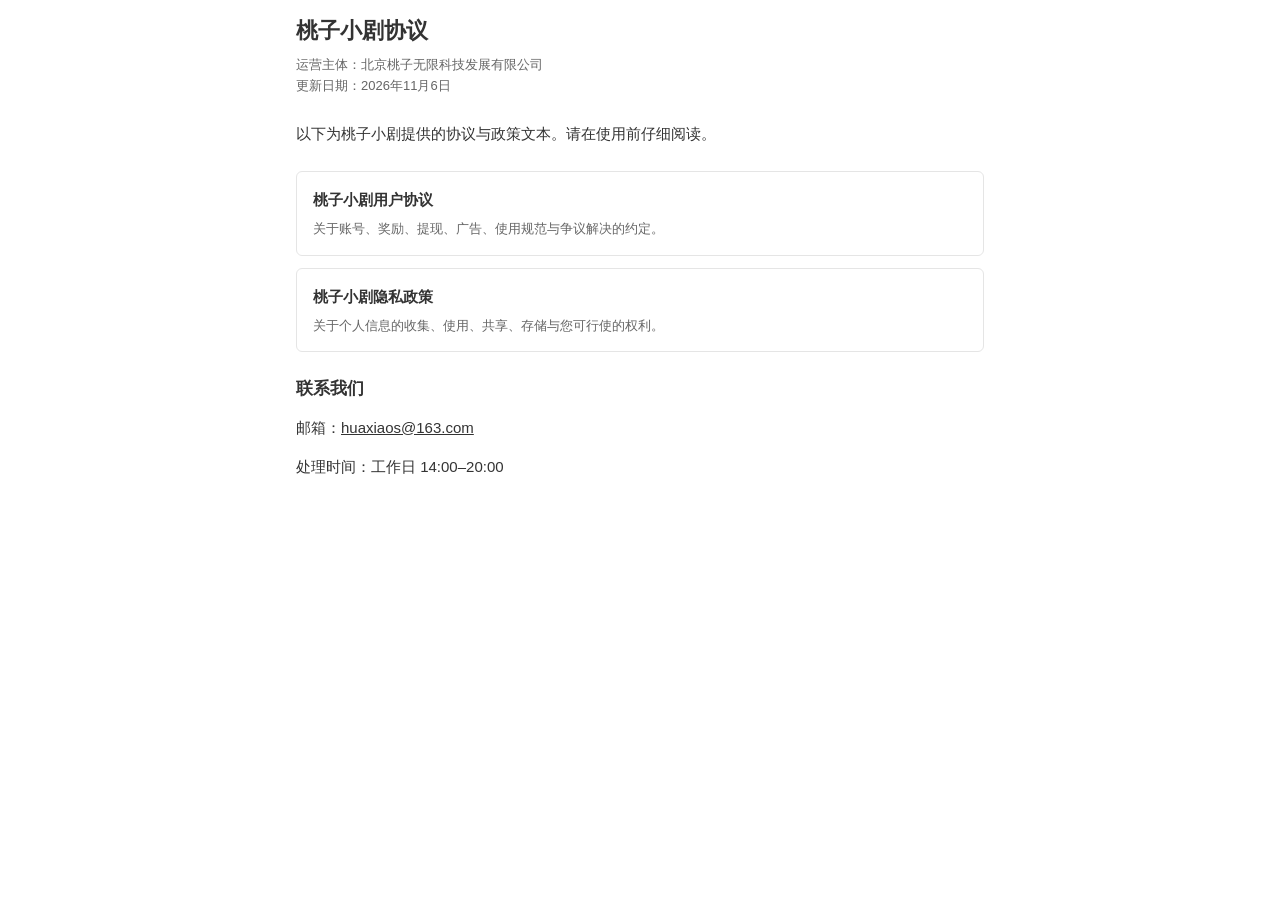
==== taozi/agree/index.html @ f705e412 "taozi/agree: 参照 manniu nuomi 样式重写协议页，更新公司全称 - agree.css 参考 manniu nuomi/doc.css 重写，适配 PC 与移动端 - user" ====
<!doctype html>
<html lang="zh-CN">
  <head>
    <meta charset="UTF-8" />
    <meta
      name="viewport"
      content="width=device-width, initial-scale=1.0, maximum-scale=1.0, minimum-scale=1.0, user-scalable=no, viewport-fit=cover"
    />
    <meta name="format-detection" content="telephone=no, email=no, address=no" />
    <meta name="apple-mobile-web-app-capable" content="yes" />
    <meta name="description" content="桃子小剧协议目录" />
    <title>桃子小剧协议</title>
    <link rel="stylesheet" href="agree.css" />
  </head>
  <body>
    <article class="page">
      <header class="doc-header">
        <h1>桃子小剧协议</h1>
        <p class="doc-meta">
          运营主体：北京桃子无限科技发展有限公司<br />
          更新日期：2026年11月6日
        </p>
      </header>

      <div class="intro">
        <p>以下为桃子小剧提供的协议与政策文本。请在使用前仔细阅读。</p>
      </div>

      <section>
        <ul class="index-list">
          <li>
            <a href="user.html">桃子小剧用户协议</a>
            <p>关于账号、奖励、提现、广告、使用规范与争议解决的约定。</p>
          </li>
          <li>
            <a href="privacy.html">桃子小剧隐私政策</a>
            <p>关于个人信息的收集、使用、共享、存储与您可行使的权利。</p>
          </li>
        </ul>
      </section>

      <section>
        <h2>联系我们</h2>
        <div class="contact">
          <p>邮箱：<a href="mailto:huaxiaos@163.com">huaxiaos@163.com</a></p>
          <p>处理时间：工作日 14:00–20:00</p>
        </div>
      </section>
    </article>
  </body>
</html>
---- taozi/agree/agree.css ----
* {
  box-sizing: border-box;
}

html {
  -webkit-text-size-adjust: 100%;
  text-size-adjust: 100%;
}

body {
  margin: 0;
  background: #fff;
  color: #333;
  font-family: -apple-system, BlinkMacSystemFont, "PingFang SC",
    "Hiragino Sans GB", "Microsoft YaHei", "Noto Sans SC", Arial, sans-serif;
  font-size: 15px;
  line-height: 1.8;
  word-break: break-word;
}

.page {
  max-width: 720px;
  margin: 0 auto;
  padding:
    max(16px, env(safe-area-inset-top))
    max(16px, env(safe-area-inset-right))
    max(32px, env(safe-area-inset-bottom))
    max(16px, env(safe-area-inset-left));
}

.doc-header {
  margin-bottom: 24px;
}

.doc-header h1 {
  margin: 0 0 8px;
  font-size: 22px;
  line-height: 1.4;
  font-weight: 700;
}

.doc-meta {
  margin: 0;
  color: #666;
  font-size: 13px;
  line-height: 1.6;
}

.intro,
.notice,
section,
.sdk-item,
.contact {
  margin-bottom: 24px;
}

.intro p:last-child,
.notice p:last-child,
.contact p:last-child {
  margin-bottom: 0;
}

h2 {
  margin: 0 0 12px;
  font-size: 17px;
  line-height: 1.5;
  font-weight: 700;
}

h3 {
  margin: 16px 0 8px;
  font-size: 15px;
  line-height: 1.5;
  font-weight: 600;
}

p {
  margin: 0 0 12px;
}

ol,
ul {
  margin: 0 0 12px;
  padding-left: 1.4em;
}

li {
  margin-bottom: 6px;
}

li:last-child {
  margin-bottom: 0;
}

.sdk-item p {
  margin: 0 0 6px;
}

.sdk-item p:last-child {
  margin-bottom: 0;
}

a {
  color: #333;
  text-decoration: underline;
}

.index-list {
  list-style: none;
  margin: 0;
  padding: 0;
}

.index-list li {
  margin-bottom: 12px;
  padding: 14px 16px;
  border: 1px solid #e5e5e5;
  border-radius: 6px;
}

.index-list li a {
  color: #333;
  text-decoration: none;
  font-weight: 600;
}

.index-list li p {
  margin: 4px 0 0;
  color: #666;
  font-size: 13px;
}

@media (max-width: 480px) {
  body {
    font-size: 14px;
  }

  .page {
    padding:
      max(12px, env(safe-area-inset-top))
      max(12px, env(safe-area-inset-right))
      max(28px, env(safe-area-inset-bottom))
      max(12px, env(safe-area-inset-left));
  }

  .doc-header h1 {
    font-size: 20px;
  }

  h2 {
    font-size: 16px;
  }

  h3 {
    font-size: 14px;
  }
}
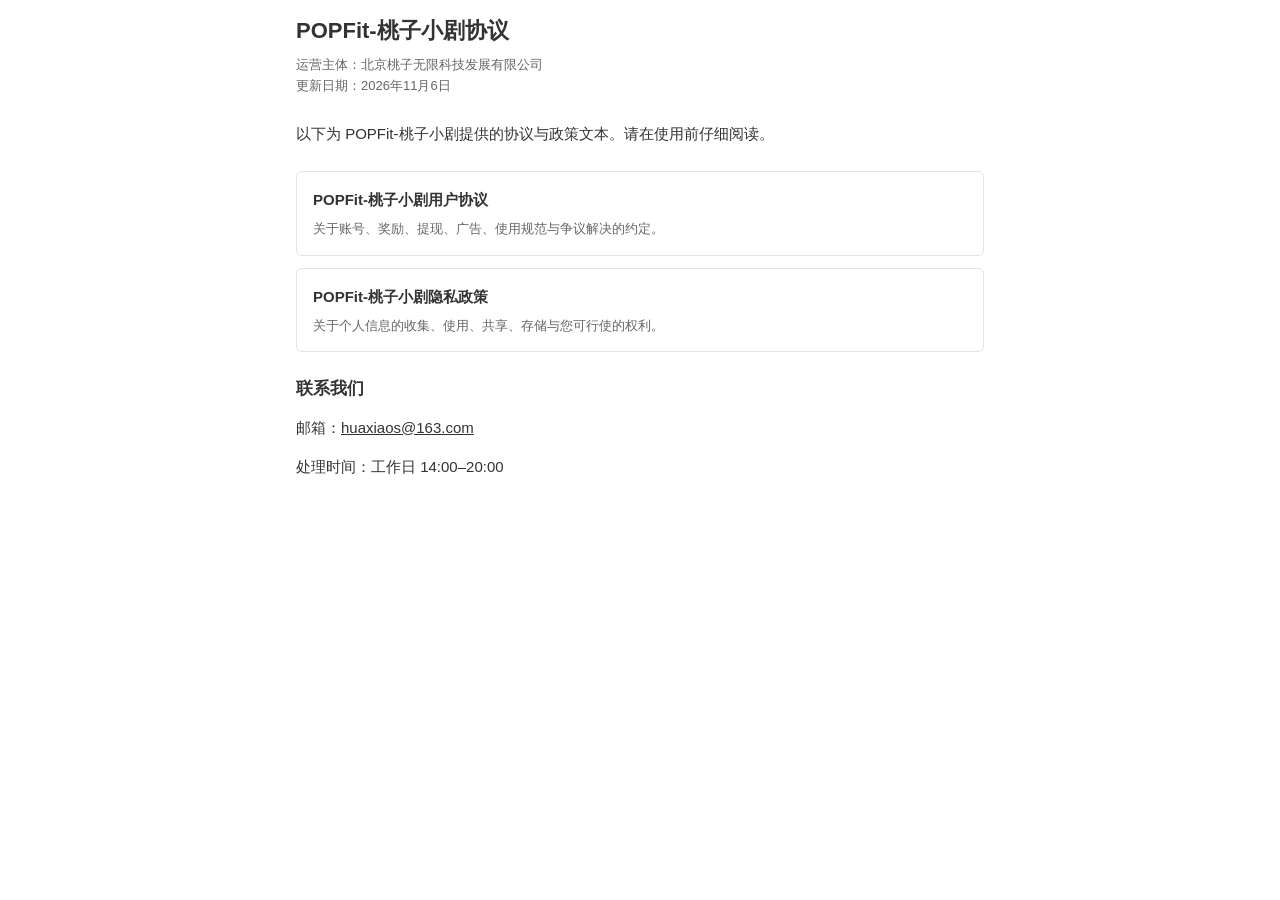
==== commit e3041bb8: "协议页应用名改为 POPFit-桃子小剧 用户协议、隐私政策、入口页中的桃子小剧统一改成 POPFit-桃子小剧。  Co-Authored-By: Claude Code <noreply@anth" ====
--- a/taozi/agree/index.html
+++ b/taozi/agree/index.html
@@ -8,14 +8,14 @@
     />
     <meta name="format-detection" content="telephone=no, email=no, address=no" />
     <meta name="apple-mobile-web-app-capable" content="yes" />
-    <meta name="description" content="桃子小剧协议目录" />
-    <title>桃子小剧协议</title>
+    <meta name="description" content="POPFit-桃子小剧协议目录" />
+    <title>POPFit-桃子小剧协议</title>
     <link rel="stylesheet" href="agree.css" />
   </head>
   <body>
     <article class="page">
       <header class="doc-header">
-        <h1>桃子小剧协议</h1>
+        <h1>POPFit-桃子小剧协议</h1>
         <p class="doc-meta">
           运营主体：北京桃子无限科技发展有限公司<br />
           更新日期：2026年11月6日
@@ -23,17 +23,17 @@
       </header>
 
       <div class="intro">
-        <p>以下为桃子小剧提供的协议与政策文本。请在使用前仔细阅读。</p>
+        <p>以下为 POPFit-桃子小剧提供的协议与政策文本。请在使用前仔细阅读。</p>
       </div>
 
       <section>
         <ul class="index-list">
           <li>
-            <a href="user.html">桃子小剧用户协议</a>
+            <a href="user.html">POPFit-桃子小剧用户协议</a>
             <p>关于账号、奖励、提现、广告、使用规范与争议解决的约定。</p>
           </li>
           <li>
-            <a href="privacy.html">桃子小剧隐私政策</a>
+            <a href="privacy.html">POPFit-桃子小剧隐私政策</a>
             <p>关于个人信息的收集、使用、共享、存储与您可行使的权利。</p>
           </li>
         </ul>
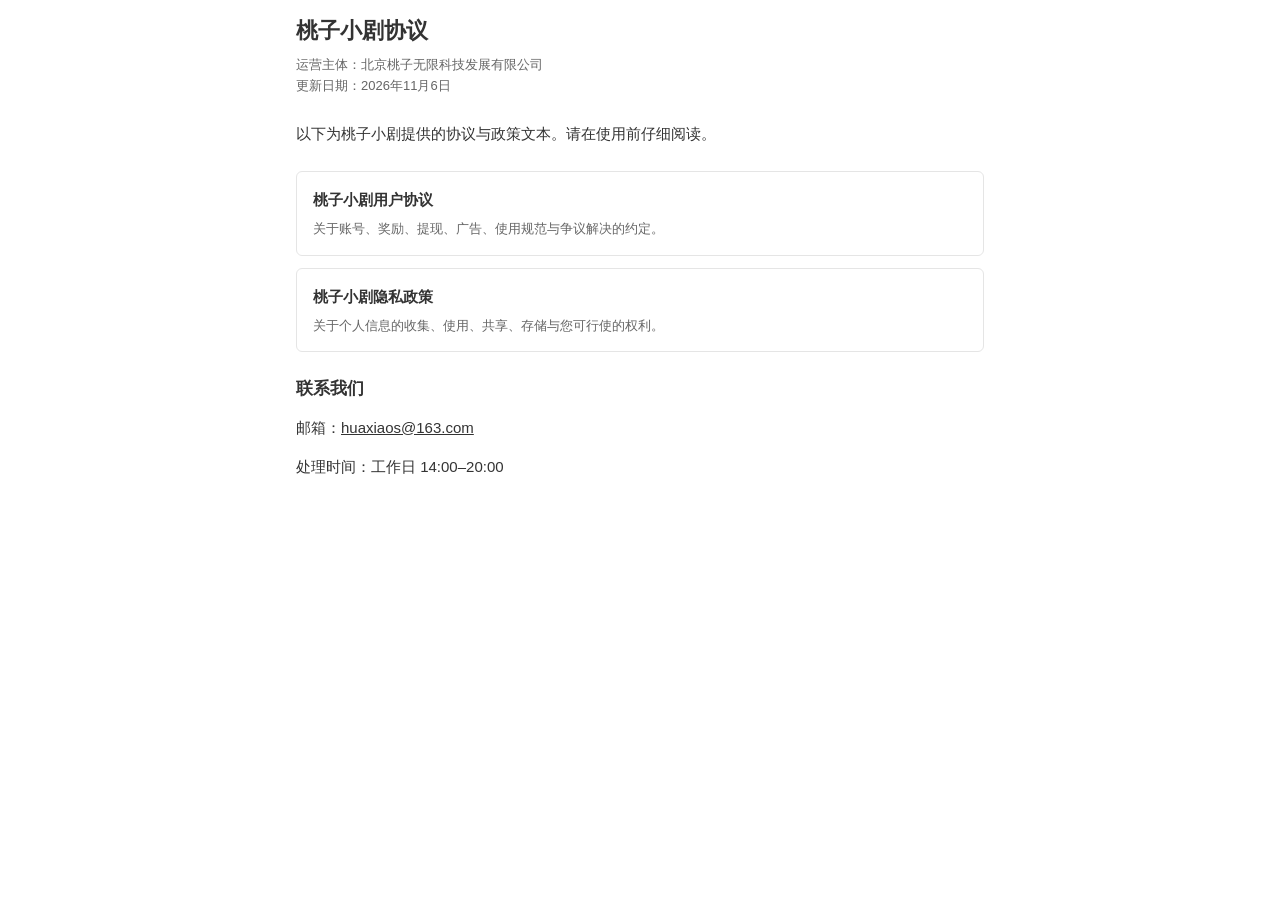
==== commit 24fd39e1: "Revert "协议页应用名改为 POPFit-桃子小剧" This reverts commit e3041bb81ecf7b9c68ce2cb90967b939a43796d4." ====
--- a/taozi/agree/index.html
+++ b/taozi/agree/index.html
@@ -8,14 +8,14 @@
     />
     <meta name="format-detection" content="telephone=no, email=no, address=no" />
     <meta name="apple-mobile-web-app-capable" content="yes" />
-    <meta name="description" content="POPFit-桃子小剧协议目录" />
-    <title>POPFit-桃子小剧协议</title>
+    <meta name="description" content="桃子小剧协议目录" />
+    <title>桃子小剧协议</title>
     <link rel="stylesheet" href="agree.css" />
   </head>
   <body>
     <article class="page">
       <header class="doc-header">
-        <h1>POPFit-桃子小剧协议</h1>
+        <h1>桃子小剧协议</h1>
         <p class="doc-meta">
           运营主体：北京桃子无限科技发展有限公司<br />
           更新日期：2026年11月6日
@@ -23,17 +23,17 @@
       </header>
 
       <div class="intro">
-        <p>以下为 POPFit-桃子小剧提供的协议与政策文本。请在使用前仔细阅读。</p>
+        <p>以下为桃子小剧提供的协议与政策文本。请在使用前仔细阅读。</p>
       </div>
 
       <section>
         <ul class="index-list">
           <li>
-            <a href="user.html">POPFit-桃子小剧用户协议</a>
+            <a href="user.html">桃子小剧用户协议</a>
             <p>关于账号、奖励、提现、广告、使用规范与争议解决的约定。</p>
           </li>
           <li>
-            <a href="privacy.html">POPFit-桃子小剧隐私政策</a>
+            <a href="privacy.html">桃子小剧隐私政策</a>
             <p>关于个人信息的收集、使用、共享、存储与您可行使的权利。</p>
           </li>
         </ul>
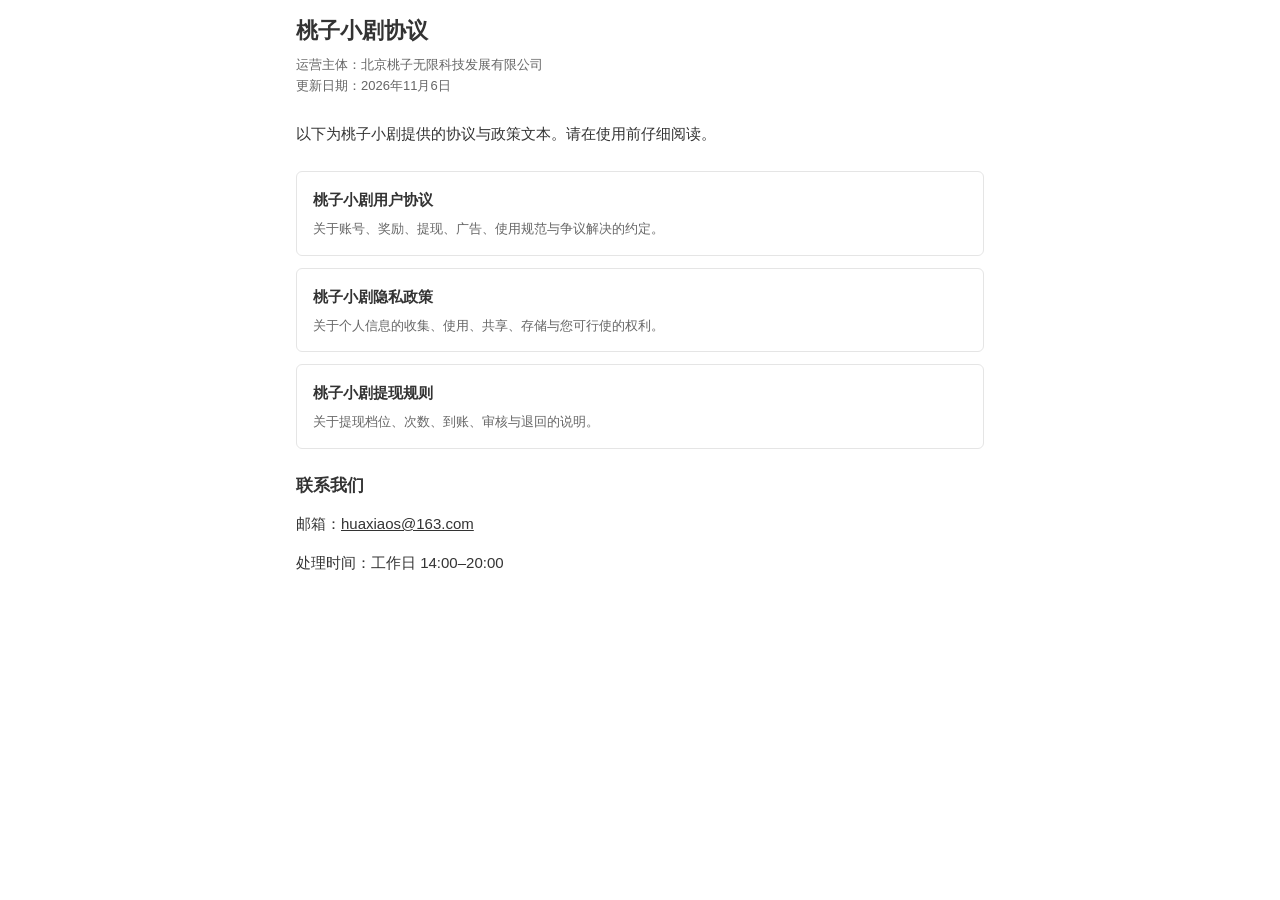
==== commit f6fe77ee: "新增提现规则页，并在协议目录和用户协议中链接。 Co-authored-by: Cursor <cursoragent@cursor.com>" ====
--- a/taozi/agree/index.html
+++ b/taozi/agree/index.html
@@ -36,6 +36,10 @@
             <a href="privacy.html">桃子小剧隐私政策</a>
             <p>关于个人信息的收集、使用、共享、存储与您可行使的权利。</p>
           </li>
+          <li>
+            <a href="withdraw.html">桃子小剧提现规则</a>
+            <p>关于提现档位、次数、到账、审核与退回的说明。</p>
+          </li>
         </ul>
       </section>
 
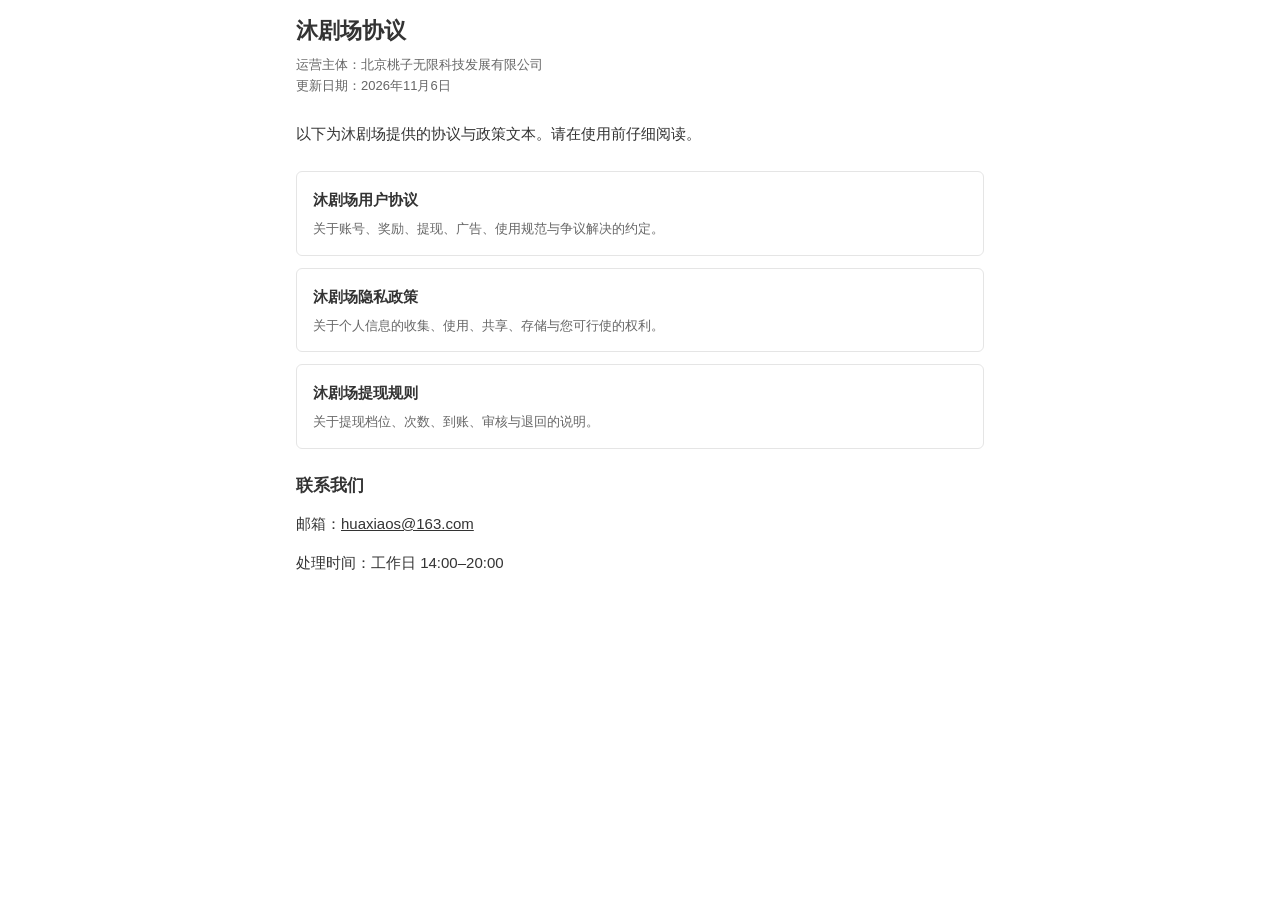
==== commit d7855d31: "chore: rebrand application to 沐剧场" ====
--- a/taozi/agree/index.html
+++ b/taozi/agree/index.html
@@ -8,14 +8,14 @@
     />
     <meta name="format-detection" content="telephone=no, email=no, address=no" />
     <meta name="apple-mobile-web-app-capable" content="yes" />
-    <meta name="description" content="桃子小剧协议目录" />
-    <title>桃子小剧协议</title>
+    <meta name="description" content="沐剧场协议目录" />
+    <title>沐剧场协议</title>
     <link rel="stylesheet" href="agree.css" />
   </head>
   <body>
     <article class="page">
       <header class="doc-header">
-        <h1>桃子小剧协议</h1>
+        <h1>沐剧场协议</h1>
         <p class="doc-meta">
           运营主体：北京桃子无限科技发展有限公司<br />
           更新日期：2026年11月6日
@@ -23,21 +23,21 @@
       </header>
 
       <div class="intro">
-        <p>以下为桃子小剧提供的协议与政策文本。请在使用前仔细阅读。</p>
+        <p>以下为沐剧场提供的协议与政策文本。请在使用前仔细阅读。</p>
       </div>
 
       <section>
         <ul class="index-list">
           <li>
-            <a href="user.html">桃子小剧用户协议</a>
+            <a href="user.html">沐剧场用户协议</a>
             <p>关于账号、奖励、提现、广告、使用规范与争议解决的约定。</p>
           </li>
           <li>
-            <a href="privacy.html">桃子小剧隐私政策</a>
+            <a href="privacy.html">沐剧场隐私政策</a>
             <p>关于个人信息的收集、使用、共享、存储与您可行使的权利。</p>
           </li>
           <li>
-            <a href="withdraw.html">桃子小剧提现规则</a>
+            <a href="withdraw.html">沐剧场提现规则</a>
             <p>关于提现档位、次数、到账、审核与退回的说明。</p>
           </li>
         </ul>
